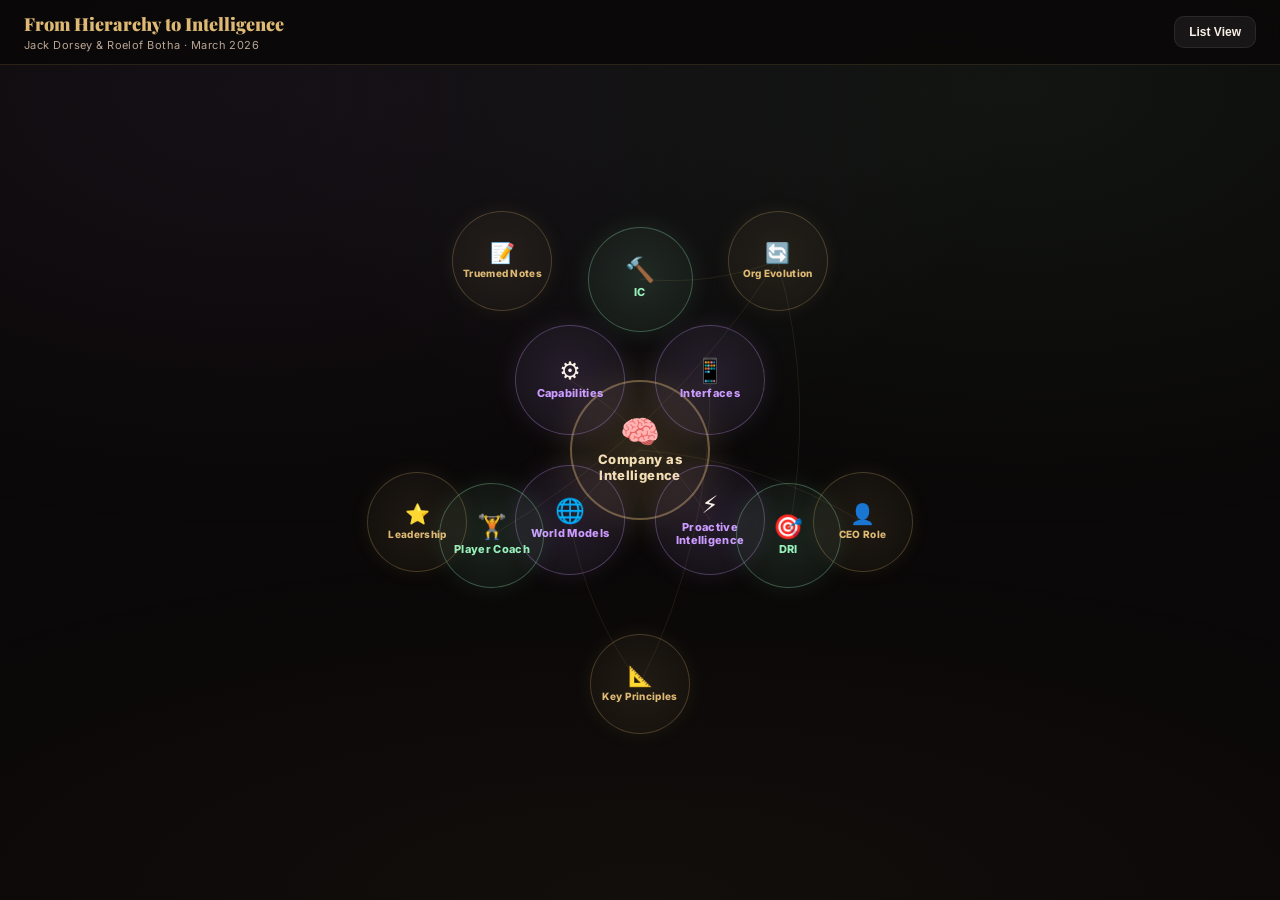
==== dorsey.html @ d9f1b950 "Add interactive mind map for Dorsey's "From Hierarchy to Intelligence" framework Interactive radial " ====
<!DOCTYPE html>
<html lang="en">
<head>
  <meta charset="UTF-8" />
  <meta name="viewport" content="width=device-width, initial-scale=1.0" />
  <title>From Hierarchy to Intelligence — Dorsey Mental Model</title>
  <link rel="preconnect" href="https://fonts.googleapis.com">
  <link href="https://fonts.googleapis.com/css2?family=Playfair+Display:wght@700;900&family=Inter:wght@400;600;700;800;900&display=swap" rel="stylesheet">
  <style>
    :root {
      --bg: #0a0808;
      --panel: rgba(24, 18, 18, .92);
      --panel-2: rgba(36, 26, 26, .95);
      --line: rgba(222, 187, 116, .15);
      --line-bright: rgba(222, 187, 116, .35);
      --gold: #deb974;
      --gold-2: #f3dfb5;
      --gold-glow: rgba(222, 185, 116, .25);
      --purple: #cc9bff;
      --purple-dim: rgba(204, 155, 255, .15);
      --green: #97efba;
      --green-dim: rgba(151, 239, 186, .15);
      --red: #ff8e8e;
      --text: #f8f0e6;
      --muted: #b8a694;
      --shadow: 0 20px 60px rgba(0,0,0,.5);
      --radius: 16px;
      --panel-w: 440px;
    }
    * { box-sizing: border-box; margin: 0; }
    html { scroll-behavior: smooth; }
    body {
      color: var(--text);
      font-family: 'Inter', system-ui, -apple-system, sans-serif;
      background: var(--bg);
      min-height: 100vh;
      overflow-x: hidden;
    }
    body::before {
      content: '';
      position: fixed;
      inset: 0;
      background:
        radial-gradient(ellipse 60% 50% at 20% 10%, rgba(204,155,255,.06), transparent),
        radial-gradient(ellipse 60% 50% at 80% 10%, rgba(151,239,186,.06), transparent),
        radial-gradient(ellipse 80% 40% at 50% 100%, rgba(222,185,116,.04), transparent);
      pointer-events: none;
      z-index: 0;
    }

    /* ── HEADER ── */
    .header {
      position: fixed; top: 0; left: 0; right: 0;
      z-index: 100;
      display: flex; align-items: center; justify-content: space-between;
      padding: 12px 24px;
      background: rgba(10,8,8,.85);
      backdrop-filter: blur(12px);
      border-bottom: 1px solid var(--line);
    }
    .header__left { display: flex; flex-direction: column; gap: 2px; }
    .header__title {
      font-family: 'Playfair Display', Georgia, serif;
      font-size: 18px; font-weight: 900;
      color: var(--gold);
    }
    .header__subtitle {
      font-size: 11px; color: var(--muted);
      letter-spacing: .04em;
    }
    .header__right { display: flex; gap: 8px; align-items: center; }
    .view-toggle {
      border: none; border-radius: 10px;
      padding: 8px 14px; font-size: 12px; font-weight: 700;
      cursor: pointer; transition: all .15s;
      background: rgba(255,255,255,.06); color: var(--text);
      border: 1px solid rgba(255,255,255,.08);
    }
    .view-toggle:hover { background: rgba(255,255,255,.1); transform: translateY(-1px); }
    .view-toggle.active { background: var(--gold); color: #1a1008; border-color: var(--gold); }

    /* ── MIND MAP CONTAINER ── */
    .app { position: relative; z-index: 1; }
    .mind-map {
      position: relative;
      width: 100vw; height: 100vh;
      padding-top: 56px;
      overflow: hidden;
    }
    .connections-layer {
      position: absolute; inset: 0;
      width: 100%; height: 100%;
      pointer-events: none;
      z-index: 1;
    }

    /* ── NODES ── */
    .node {
      position: absolute;
      display: flex; flex-direction: column; align-items: center; justify-content: center;
      text-align: center;
      border-radius: 50%;
      cursor: pointer;
      transition: all .35s cubic-bezier(.34, 1.56, .64, 1);
      z-index: 2;
      opacity: 0; transform: scale(0.4);
      user-select: none;
    }
    .node.visible { opacity: 1; transform: scale(1); }
    .node:hover { transform: scale(1.1); z-index: 5; }
    .node.visible:hover { transform: scale(1.1); }
    .node__icon { font-size: 24px; line-height: 1; margin-bottom: 4px; }
    .node__title {
      font-size: 11px; font-weight: 800;
      letter-spacing: .03em; line-height: 1.2;
      max-width: 90%; padding: 0 4px;
    }

    /* Ring color variants */
    .node--core {
      width: 140px; height: 140px;
      background: radial-gradient(circle, rgba(222,185,116,.18), rgba(222,185,116,.06));
      border: 2px solid rgba(222,185,116,.4);
      box-shadow: 0 0 40px rgba(222,185,116,.15);
    }
    .node--core .node__title { font-size: 13px; color: var(--gold-2); }
    .node--core .node__icon { font-size: 32px; }

    .node--inner {
      width: 110px; height: 110px;
      background: radial-gradient(circle, rgba(204,155,255,.14), rgba(204,155,255,.04));
      border: 1.5px solid rgba(204,155,255,.3);
      box-shadow: 0 0 24px rgba(204,155,255,.1);
    }
    .node--inner .node__title { color: var(--purple); }

    .node--middle {
      width: 105px; height: 105px;
      background: radial-gradient(circle, rgba(151,239,186,.12), rgba(151,239,186,.04));
      border: 1.5px solid rgba(151,239,186,.3);
      box-shadow: 0 0 24px rgba(151,239,186,.1);
    }
    .node--middle .node__title { color: var(--green); }

    .node--outer {
      width: 100px; height: 100px;
      background: radial-gradient(circle, rgba(222,185,116,.10), rgba(222,185,116,.03));
      border: 1.5px solid rgba(222,185,116,.25);
      box-shadow: 0 0 20px rgba(222,185,116,.08);
    }
    .node--outer .node__title { color: var(--gold); font-size: 10px; }
    .node--outer .node__icon { font-size: 20px; }

    /* Node states */
    .node.selected {
      border-color: var(--gold) !important;
      box-shadow: 0 0 0 3px rgba(222,185,116,.3), 0 0 40px rgba(222,185,116,.2) !important;
      animation: node-pulse 2s ease-in-out infinite;
    }
    .node.related {
      border-color: rgba(222,185,116,.5) !important;
      box-shadow: 0 0 20px rgba(222,185,116,.15) !important;
    }
    @keyframes node-pulse {
      0%, 100% { box-shadow: 0 0 0 3px rgba(222,185,116,.3), 0 0 40px rgba(222,185,116,.2); }
      50% { box-shadow: 0 0 0 8px rgba(222,185,116,.0), 0 0 50px rgba(222,185,116,.3); }
    }

    /* ── SVG CONNECTIONS ── */
    .connection {
      fill: none;
      stroke: rgba(222,185,116,.1);
      stroke-width: 1;
      transition: all .4s;
    }
    .connection.active {
      stroke: rgba(222,185,116,.35);
      stroke-width: 1.5;
      stroke-dasharray: 8 5;
      animation: dash-flow 1s linear infinite;
    }
    @keyframes dash-flow { to { stroke-dashoffset: -13; } }

    /* ── DETAIL PANEL ── */
    .overlay {
      position: fixed; inset: 0;
      background: rgba(0,0,0,.5);
      z-index: 90; opacity: 0;
      pointer-events: none;
      transition: opacity .3s;
    }
    .overlay.open { opacity: 1; pointer-events: auto; }

    .detail-panel {
      position: fixed; top: 0; right: 0; bottom: 0;
      width: var(--panel-w);
      background: var(--panel);
      border-left: 1px solid var(--line);
      z-index: 100;
      transform: translateX(100%);
      transition: transform .4s cubic-bezier(.16, 1, .3, 1);
      display: flex; flex-direction: column;
      overflow: hidden;
    }
    .detail-panel.open { transform: translateX(0); }
    .detail-panel__header {
      padding: 20px 24px 16px;
      border-bottom: 1px solid var(--line);
      display: flex; align-items: flex-start; gap: 16px;
      flex-shrink: 0;
    }
    .detail-panel__close {
      border: none; background: rgba(255,255,255,.06);
      color: var(--muted); width: 32px; height: 32px;
      border-radius: 8px; cursor: pointer; font-size: 16px;
      display: flex; align-items: center; justify-content: center;
      transition: all .15s; flex-shrink: 0;
    }
    .detail-panel__close:hover { background: rgba(255,255,255,.12); color: var(--text); }
    .detail-panel__title-wrap { flex: 1; }
    .detail-panel__icon { font-size: 28px; margin-bottom: 4px; }
    .detail-panel__title {
      font-family: 'Playfair Display', Georgia, serif;
      font-size: 22px; font-weight: 900; line-height: 1.2;
    }
    .detail-panel__ring {
      font-size: 10px; font-weight: 700; text-transform: uppercase;
      letter-spacing: .12em; margin-top: 4px;
    }
    .detail-panel__content {
      padding: 20px 24px 32px;
      overflow-y: auto; flex: 1;
      line-height: 1.7; font-size: 14px;
    }
    .detail-panel__content h3 {
      font-family: 'Playfair Display', Georgia, serif;
      font-size: 16px; font-weight: 700;
      margin: 20px 0 8px; color: var(--gold);
    }
    .detail-panel__content h3:first-child { margin-top: 0; }
    .detail-panel__content p { margin-bottom: 12px; color: rgba(248,240,230,.85); }
    .detail-panel__content ul { padding-left: 18px; margin-bottom: 12px; }
    .detail-panel__content li { margin-bottom: 6px; color: rgba(248,240,230,.85); }
    .detail-panel__content .quote {
      border-left: 3px solid var(--gold);
      padding: 8px 14px; margin: 12px 0;
      background: rgba(222,185,116,.05);
      border-radius: 0 8px 8px 0;
      font-style: italic; color: var(--gold-2);
      font-size: 13px; line-height: 1.6;
    }
    .detail-panel__content .durable-skill {
      display: inline-flex; align-items: center; gap: 6px;
      padding: 4px 12px; border-radius: 999px;
      background: rgba(222,185,116,.08); border: 1px solid rgba(222,185,116,.2);
      font-size: 12px; font-weight: 700; color: var(--gold);
      margin: 4px 4px 4px 0;
    }
    .note-area {
      width: 100%; min-height: 250px;
      background: rgba(255,255,255,.03);
      border: 1px solid var(--line);
      border-radius: 10px; padding: 14px;
      color: var(--text); font-family: 'Inter', sans-serif;
      font-size: 13px; line-height: 1.6;
      resize: vertical; outline: none;
      transition: border-color .2s;
    }
    .note-area:focus { border-color: var(--gold); }
    .note-area::placeholder { color: var(--muted); }
    .note-saved {
      font-size: 11px; color: var(--green);
      margin-top: 6px; opacity: 0;
      transition: opacity .3s;
    }
    .note-saved.show { opacity: 1; }

    /* ── LIST VIEW ── */
    .app.list-mode .mind-map {
      height: auto; min-height: 100vh;
      padding: 72px 16px 40px;
      display: flex; flex-direction: column;
      align-items: center; gap: 12px;
    }
    .app.list-mode .connections-layer { display: none; }
    .app.list-mode .node {
      position: static !important;
      border-radius: var(--radius) !important;
      width: 100% !important; max-width: 600px;
      height: auto !important;
      padding: 16px 20px;
      flex-direction: row; justify-content: flex-start;
      gap: 14px; text-align: left;
      opacity: 1; transform: none;
    }
    .app.list-mode .node__icon { font-size: 28px; margin-bottom: 0; flex-shrink: 0; }
    .app.list-mode .node__title { font-size: 14px; max-width: none; padding: 0; }
    .app.list-mode .node .node__subtitle {
      display: block; font-size: 12px; font-weight: 400;
      color: var(--muted); margin-top: 2px;
    }

    /* ── MOBILE ── */
    @media (max-width: 768px) {
      .mind-map { display: flex; flex-direction: column; align-items: center; gap: 10px;
        height: auto; min-height: 100vh; padding: 64px 12px 32px; }
      .connections-layer { display: none; }
      .node {
        position: static !important;
        border-radius: var(--radius) !important;
        width: 100% !important; max-width: 500px;
        height: auto !important;
        padding: 14px 18px;
        flex-direction: row; justify-content: flex-start;
        gap: 12px; text-align: left;
        opacity: 1; transform: none;
      }
      .node__icon { font-size: 24px; margin-bottom: 0; flex-shrink: 0; }
      .node__title { font-size: 13px; max-width: none; padding: 0; }
      .node .node__subtitle { display: block; font-size: 11px; font-weight: 400; color: var(--muted); margin-top: 2px; }
      .detail-panel { width: 100%; }
      .header__subtitle { display: none; }
      .header__title { font-size: 15px; }
    }
  </style>
</head>
<body>

<div class="app" id="app">
  <header class="header">
    <div class="header__left">
      <div class="header__title">From Hierarchy to Intelligence</div>
      <div class="header__subtitle">Jack Dorsey &amp; Roelof Botha &middot; March 2026</div>
    </div>
    <div class="header__right">
      <button class="view-toggle" id="viewToggle" onclick="toggleView()">List View</button>
    </div>
  </header>

  <div class="mind-map" id="mindMap">
    <svg class="connections-layer" id="connectionsLayer"></svg>
  </div>

  <div class="overlay" id="overlay" onclick="closeDetail()"></div>

  <div class="detail-panel" id="detailPanel">
    <div class="detail-panel__header">
      <button class="detail-panel__close" onclick="closeDetail()">&times;</button>
      <div class="detail-panel__title-wrap">
        <div class="detail-panel__icon" id="detailIcon"></div>
        <div class="detail-panel__title" id="detailTitle"></div>
        <div class="detail-panel__ring" id="detailRing"></div>
      </div>
    </div>
    <div class="detail-panel__content" id="detailContent"></div>
  </div>
</div>

<script>

/* ══════════════════════════════════════════════════
   DATA — Nodes, content, connections
   ══════════════════════════════════════════════════ */

const NODES = [
  {
    id: 'core-thesis',
    title: 'Company as Intelligence',
    icon: '🧠',
    ring: 'core',
    angle: 0,
    subtitle: 'The Core Thesis',
    connections: ['world-models', 'ceo-role'],
    content: `
      <h3>The Core Thesis</h3>
      <p>Traditional corporate hierarchy has existed for ~2,000 years to solve one fundamental problem: <strong>routing information</strong> through organizations too large for any single person to oversee.</p>
      <div class="quote">"We're after something different: a company built as an intelligence (or mini-AGI)."</div>
      <h3>Historical Origin</h3>
      <p>The Roman Army's <strong>contubernium</strong> — 8 soldiers who shared a tent, equipment, and a mule, led by a decanus — became the template for hierarchical coordination. This nested structure with consistent span of control persisted for two millennia.</p>
      <h3>The Shift</h3>
      <p>AI can now maintain a <strong>continuously updated model of an entire business</strong> and coordinate work in ways that previously required humans relaying information through layers of management.</p>
      <div class="quote">"I don't think this is a productivity thing. I think it's a structural thing that needs to shift."</div>
      <h3>Not a Co-Pilot Play</h3>
      <p>Most companies treat AI as augmentation — a "co-pilot" bolted onto existing structures. The real opportunity is <strong>rebuilding the company with intelligence as the core</strong>. This is structural transformation, not productivity enhancement.</p>
      <h3>Block's Action</h3>
      <p>Block cut ~4,000 of 10,000+ employees — framed as <strong>permanent restructuring</strong>, not cost-cutting. Triggered by a capability shift in AI tools observed in December 2025.</p>
      <p>The exercise that sparked it: <em>"Would you build the company this way if you had these tools today?"</em> — Everyone around the table said no.</p>
      <div class="quote">"Every year it's a 10% riff or 20% riff — that is the most demoralizing, noncreative building of a company ever. I don't want to be at a company like that."</div>
    `
  },
  {
    id: 'capabilities',
    title: 'Capabilities',
    icon: '⚙️',
    ring: 'inner',
    angle: 0,
    subtitle: 'Layer 1: Core Tools & Services',
    connections: ['proactive-intel'],
    content: `
      <h3>The Foundation Layer</h3>
      <p>Capabilities are the <strong>core tools and services</strong> the company offers — the fundamental building blocks that everything else composes from.</p>
      <h3>Block's Capabilities</h3>
      <ul>
        <li>Card issuance</li>
        <li>Card acceptance</li>
        <li>Peer-to-peer payments</li>
        <li>Lending</li>
        <li>Cash flow management</li>
      </ul>
      <h3>The Division of Labor</h3>
      <p>In the intelligence architecture, each component has a clear role:</p>
      <ul>
        <li><strong>Intelligence layer</strong> handles coordination</li>
        <li><strong>World model</strong> handles context</li>
        <li><strong>Capabilities</strong> handle execution</li>
      </ul>
      <p>Think of capabilities as <strong>primitives</strong> that can be assembled in novel combinations — not fixed products, but composable building blocks.</p>
      <div class="quote">"We build up capabilities which are effectively our tools — we can issue cards, card acceptance, peer-to-peer, lending — all these things we do as a financial technology company."</div>
    `
  },
  {
    id: 'interfaces',
    title: 'Interfaces',
    icon: '📱',
    ring: 'inner',
    angle: 90,
    subtitle: 'Layer 2: Delivery Surfaces',
    connections: ['key-principles'],
    content: `
      <h3>Delivery Surfaces</h3>
      <p>Interfaces are the <strong>products that touch humans and the real world</strong> — the delivery surfaces through which capabilities reach customers.</p>
      <h3>Block's Interfaces</h3>
      <ul>
        <li><strong>Square</strong> — register + dashboard for merchants</li>
        <li><strong>Cash App</strong> — consumer financial tool</li>
        <li><strong>Afterpay</strong> — buy now, pay later</li>
        <li><strong>Tidal</strong> — music streaming</li>
        <li><strong>Bitkey</strong> — bitcoin wallet</li>
        <li><strong>Proto</strong> — hardware</li>
      </ul>
      <h3>Today vs. Tomorrow</h3>
      <p><strong>Today:</strong> Interfaces are built with specific navigations that represent the company's roadmap and understanding of customer needs — a fixed, pre-built experience.</p>
      <p><strong>Future:</strong> The interface becomes conversational. Customers can ask for features that <em>don't exist on the roadmap</em>, and the system composes them in real time from capabilities.</p>
      <div class="quote">"Our customers are going to have the expectation that they can ask for a feature that doesn't exist on our roadmap and that it just is served to them."</div>
    `
  },
  {
    id: 'proactive-intel',
    title: 'Proactive Intelligence',
    icon: '⚡',
    ring: 'inner',
    angle: 180,
    subtitle: 'Layer 3: Anticipatory Service',
    connections: ['capabilities'],
    content: `
      <h3>From Reactive to Anticipatory</h3>
      <p>The system <strong>prompts customers</strong> based on deep understanding of signals — instead of waiting for customer input or hoping they ask the right question.</p>
      <h3>The Honest Signal</h3>
      <div class="quote">"Money is the most honest signal in the world. You can lie about literally everything, but when a transaction occurs, that really tells the truth about your life or your business's life."</div>
      <h3>Examples</h3>
      <p><strong>Cash flow protection:</strong> Sequencing bill payments — rent, Spotify, kids' allowance — so the customer never goes to zero, never goes negative, and builds a cushion toward saving and wealth-building.</p>
      <p><strong>Merchant financing:</strong> Composing a short-term loan from the lending capability, adjusting the repayment schedule using the payments capability, and surfacing it to the merchant <em>before they even think to look for financing</em>.</p>
      <h3>How It Works</h3>
      <p>The intelligence layer composes capabilities into solutions for specific customers at specific moments and delivers them proactively. It's not a feature on a roadmap — it's dynamic composition based on the world model's understanding of what the customer needs right now.</p>
      <div class="quote">"We can do the very simple but very valuable thing of: how do we protect our customers' cash flow?"</div>
    `
  },
  {
    id: 'world-models',
    title: 'World Models',
    icon: '🌐',
    ring: 'inner',
    angle: 270,
    subtitle: 'Layer 4: The Dual Brain',
    connections: ['core-thesis', 'key-principles'],
    content: `
      <h3>Two World Models</h3>
      <p>The intelligence is powered by <strong>two distinct world models</strong> that together create an unprecedented understanding of the business and its customers.</p>
      <h3>Company World Model</h3>
      <p>Tracks all decisions, discussions, plans, problems, and progress from <strong>every artifact</strong> the company produces:</p>
      <ul>
        <li>Slack messages and emails</li>
        <li>Code and pull requests</li>
        <li>Google docs and design files</li>
        <li>Recorded meetings</li>
        <li>Incident reports and operational metrics</li>
      </ul>
      <div class="quote">"Every single thing that we do creates some sort of artifact... traditionally, we've been relying upon humans in a management structure to go up and down a chain to relay that information."</div>
      <p>This replaces the context that managers traditionally carried up and down the chain.</p>
      <h3>Customer World Model</h3>
      <p>Built from <strong>transaction data</strong> flowing through both sides of the counter — Cash App (consumer) and Square (merchant) see both sides of millions of payments daily.</p>
      <div class="quote">"Money is the most honest signal in the world."</div>
      <h3>What This Enables</h3>
      <ul>
        <li>Board members query company intelligence directly instead of quarterly slide decks</li>
        <li>Analysts get fully RAG'd, FD-compliant information on their own timeline</li>
        <li>Anyone in the company can "have a conversation with the company about how the company is doing"</li>
      </ul>
      <div class="quote">"Imagine if every single board member can just query the company and have a conversation with the company's intelligence in real time."</div>
    `
  },

  {
    id: 'ic-role',
    title: 'IC',
    icon: '🔨',
    ring: 'middle',
    angle: 30,
    subtitle: 'Builder / Operator',
    connections: ['org-evolution'],
    content: `
      <h3>Individual Contributor: Builder &amp; Operator</h3>
      <p>The <strong>largest part of the population</strong> — the people who actually build or operate the company.</p>
      <ul>
        <li>Engineers</li>
        <li>Designers</li>
        <li>Salespeople</li>
        <li>Product people</li>
        <li>Writers</li>
      </ul>
      <div class="quote">"Whatever it is, they're actually working with the tools to build or to operate the company."</div>
      <h3>AI Augmentation</h3>
      <p>ICs are augmented because they have access to agents — one person can potentially do the work or explore the breadth that would take a team of 10 people in the past.</p>
      <p>The world model gives them the context they need to make <strong>autonomous decisions</strong> without waiting for managerial approval.</p>
      <h3>The New Meeting</h3>
      <p>Every meeting now: "Everyone is bringing a <strong>prototype that they built</strong>" instead of presentations or Google docs. Real or simulated data, modifiable in real time.</p>
      <div class="quote">"The breadth that we get to explore is suddenly incredible — and that allows us to really focus on judgment: which thread are we pulling on?"</div>
      <h3>Durable Human Skill</h3>
      <div class="durable-skill">🎯 Judgment</div>
      <div class="durable-skill">✨ Taste</div>
      <div class="durable-skill">💡 Creativity</div>
    `
  },
  {
    id: 'dri-role',
    title: 'DRI',
    icon: '🎯',
    ring: 'middle',
    angle: 150,
    subtitle: 'Directly Responsible Individual',
    connections: ['org-evolution'],
    content: `
      <h3>DRI: Directly Responsible Individual</h3>
      <p>The person who <strong>owns customer outcomes</strong> — they put a strategy together, understand what roadmap solves customer needs, and assemble a team of ICs to get it done.</p>
      <h3>How It Works</h3>
      <ul>
        <li>Owns outcomes for fixed periods — <strong>90-day cycles</strong></li>
        <li>Full authority to pull resources across teams</li>
        <li>Example: A DRI might own "merchant churn reduction" for 90 days</li>
      </ul>
      <div class="quote">"They're really owning the outcomes and whether something is failing or not."</div>
      <h3>Key Distinction</h3>
      <p>The DRI is not a manager in the traditional sense. They don't have permanent reports. They assemble the right ICs for the mission, own the outcome, and when the cycle is done, the team can reconfigure.</p>
      <h3>Durable Human Skill</h3>
      <div class="durable-skill">💪 Ownership</div>
      <div class="durable-skill">📊 Accountability</div>
    `
  },
  {
    id: 'player-coach',
    title: 'Player Coach',
    icon: '🏋️',
    ring: 'middle',
    angle: 270,
    subtitle: 'Craft Builder',
    connections: ['org-evolution'],
    content: `
      <h3>Player Coach: The New "Manager"</h3>
      <p>What we call "managers" today — but <strong>fundamentally different</strong>. A Player Coach builds the capability and capacity of other humans in their craft.</p>
      <h3>Shows, Not Tells</h3>
      <div class="quote">"Instead of telling them how to do it, they're showing them how to do it by doing the work."</div>
      <p>They must be ICs themselves who are also excellent at coaching. They do the work alongside the people they're developing.</p>
      <h3>Assignment, Not Hierarchy</h3>
      <p>In the future, Player Coach becomes an <strong>assignment, not a reporting structure</strong>.</p>
      <div class="quote">"I'm assigned to ICs or I'm assigned to DRIs to help them master their craft."</div>
      <h3>What They Don't Need</h3>
      <p>Doesn't need to be strategic (that's the DRI's job). Does need to build — they demonstrate the skill through their own work.</p>
      <h3>Leadership Note</h3>
      <p>Leadership (CEO, exec team) is expected to hold <strong>all three roles simultaneously</strong> — IC, DRI, and Player Coach. In rare cases, one exceptional person can take on all three.</p>
      <h3>Durable Human Skill</h3>
      <div class="durable-skill">🤝 Coaching</div>
      <div class="durable-skill">❤️ Empathy</div>
      <div class="durable-skill">🌱 Building Human Capacity</div>
    `
  },
  {
    id: 'org-evolution',
    title: 'Org Evolution',
    icon: '🔄',
    ring: 'outer',
    angle: 0,
    subtitle: 'Pyramid → Flat → Circle',
    connections: ['ic-role', 'dri-role', 'player-coach'],
    content: `
      <h3>Three Modes of Organization</h3>
      <h3>1. Manager Mode (Pyramid) △</h3>
      <ul>
        <li>Traditional hierarchy — VPs make most decisions</li>
        <li>5+ layers deep, command and control</li>
        <li>~2,000 year old pattern borrowed from military</li>
        <li>Political actions, jockeying for position</li>
        <li>Information loss at every layer</li>
      </ul>
      <h3>2. Founder Mode (Flat) ―</h3>
      <ul>
        <li>Flat structure, founder makes many decisions directly</li>
        <li>More transparency, limited hierarchy</li>
      </ul>
      <div class="quote">"Founders often long for the days when they were 100 people and not 500 — because they were so much more productive. Why? Because you had lots of transparency, limited hierarchy."</div>
      <h3>3. "Dorsey Mode" (Circle) ○</h3>
      <ul>
        <li>Intelligence system at center, humans at edges doing alignment</li>
        <li>Target depth: 2-3 layers (ideally zero — everyone reports to CEO via intelligence layer)</li>
        <li>Block's current max depth: ~5. Goal this year: 2-3.</li>
        <li>Ideal: all 6,000 people report to CEO (sounds ridiculous under old model, manageable with intelligence layer)</li>
      </ul>
      <div class="quote">"The org structure inverts: in a conventional company, intelligence is spread throughout the people and the hierarchy routes it. In this model, the intelligence lives in the system and the people are on the edge."</div>
      <h3>The Capitalism Analogy</h3>
      <p>Roelof Botha drew a parallel to Adam Smith's <em>Wealth of Nations</em>:</p>
      <div class="quote">"If you have the right signals, you can rely on the self-interested behavior of many small participants in the system to actually lead to optimal outcomes."</div>
    `
  },
  {
    id: 'ceo-role',
    title: 'CEO Role',
    icon: '👤',
    ring: 'outer',
    angle: 72,
    subtitle: 'Architect of Intelligence',
    connections: ['core-thesis'],
    content: `
      <h3>CEO Role: Before &amp; After</h3>
      <h3>The Old Model (Three Duties)</h3>
      <ol>
        <li><strong>Right principles, team dynamic, culture</strong> — hiring/firing, setting values, setting the tone</li>
        <li><strong>Decisions in context</strong> — ensuring decisions are made considering customers, industry trends, and competition</li>
        <li><strong>Raise the execution bar</strong> — constantly increase capability, push into discomfort for growth</li>
      </ol>
      <h3>The New Model</h3>
      <p>The CEO becomes the <strong>architect of the company intelligence</strong>. Constantly aligning the system to where you think the right outcome is.</p>
      <div class="quote">"My job as CEO is the extra checkpoint on: is the alignment circle of humans actually working correctly?"</div>
      <p>Visual: intelligence/world model in the center, humans at the edge constantly aligning it toward customer outcomes. The CEO ensures this alignment loop is functioning.</p>
      <h3>The Entropy Imperative</h3>
      <p>Must constantly put enough "entropy" (intent, direction) into the system to keep it relevant going forward.</p>
      <div class="quote">"I can't imagine doing anything bigger than rebuilding a company as an intelligence."</div>
      <h3>The Delegation Lesson</h3>
      <p>Dorsey's biggest regret: <strong>delegating too much</strong> — building a holding company with separate CEOs for Square and Cash App instead of one unified intelligence.</p>
      <div class="quote">"The value of our company is not these unrelated things growing at different clips. It's how we bring them together."</div>
    `
  },

  {
    id: 'key-principles',
    title: 'Key Principles',
    icon: '📐',
    ring: 'outer',
    angle: 144,
    subtitle: 'Operating Philosophy',
    connections: ['world-models', 'interfaces'],
    content: `
      <h3>Operating Principles</h3>
      <h3>Remove the Roadmap as Limiting Factor</h3>
      <div class="quote">"A company's ultimate limiting factor is its own roadmap."</div>
      <p>Customers should drive the roadmap via their queries and usage. When a customer asks for something you can't serve, that gap IS your roadmap.</p>
      <h3>Customer-Driven Development</h3>
      <div class="quote">"Our customers, just by using and talking with our systems, are telling us what our roadmap should be — and then it's up to us to give the judgment."</div>
      <p>No more relying on customer research, interviews, and support feedback loops. Conversational interfaces give you <strong>amazing fidelity</strong> on what customers actually want.</p>
      <h3>Full Legibility</h3>
      <div class="quote">"Imagine if your company was entirely legible — every aspect of it. And we're not far off from that from a data perspective."</div>
      <p>Every artifact feeds the intelligence. People rely on others telling them things — that doesn't always happen for various reasons (agenda, politics, emotions). Full legibility removes these barriers.</p>
      <h3>Signal > Hierarchy</h3>
      <p>Like capitalism: right signals enable optimal outcomes without central planning.</p>
      <div class="quote">"It's not somebody who pounds the table harder who gets their product approved. It's: listen, more customers want this than that. That's how we're going to decide what to build next."</div>
      <h3>Distribution as Differentiator</h3>
      <div class="quote">"If you don't have the distribution today, it's going to be very hard to fight for that."</div>
      <p>Building is easy now. Getting attention is the hard part. There will be new areas of distribution we can't predict.</p>
      <h3>Explore Broadly, Focus on Details</h3>
      <p>AI enables wider exploration — prototype in an hour vs. months. But focus on the last 20%.</p>
      <div class="quote">"These tools will build about 80% of where we need to go — and then that last 20% is going to be a function of how good our creativity is, how good our taste is, how good our judgment is."</div>
      <h3>Act Decisively</h3>
      <div class="quote">"If you're going to eat a sh*t sandwich, don't nibble."</div>
      <p>Act from strength, not reaction. Don't wait until your back is against the wall — you can do it with more integrity and generosity when you're ahead of it.</p>
    `
  },
  {
    id: 'leadership',
    title: 'Leadership',
    icon: '⭐',
    ring: 'outer',
    angle: 216,
    subtitle: 'Timeless & New Qualities',
    connections: [],
    content: `
      <h3>Leadership Qualities</h3>
      <h3>ALE Framework (Roelof Botha)</h3>
      <ul>
        <li><strong>Authenticity</strong> — Are you who people see? Do you behave authentically? No pretension.</li>
        <li><strong>Logic</strong> — Are you predictable, rational? Or do you fly off the handle?</li>
        <li><strong>Empathy</strong> — Do you really care about your team? Deep empathy — "the opposite of being a sociopath."</li>
      </ul>
      <h3>Reprogram Your Mind</h3>
      <div class="quote">"I value someone who's able to reprogram their mind and assumptions constantly — question your own requirements, your own assumptions, and your own decisions."</div>
      <h3>Taste</h3>
      <p>Not just "I know what looks good together." It's: <strong>Do I have a point of view? An opinionated drive?</strong> Is it relevant and unique?</p>
      <div class="quote">"Right now you're seeing a lot of companies — they're just copies of copies of copies because it's easy. Instead: what's your point of view?"</div>
      <h3>AI as Input, Not Output</h3>
      <div class="quote">"Most people are seeing what these tools do as output rather than better input to create better output ourselves."</div>
      <h3>Every Encounter Is a Mentor</h3>
      <div class="quote">"I made a decision: every single person I talk with, every encounter I have, every problem I face — that's my mentor. What is this thing trying to teach me right now?"</div>
      <p>Biggest regret: when he decided NOT to learn from an encounter.</p>
      <h3>DGAF Factor</h3>
      <p>Comfort with losing credibility to pursue conviction. Cash App was hated internally for 2-3 years. Mentioned fewer than 8 times in Block's S-1.</p>
      <div class="quote">"Every day I allowed it to persist and defended it, I lost credibility. And I knew I could earn it back if we saw success."</div>
      <h3>Multiple Founding Moments</h3>
      <div class="quote">"There are so many smart people in your company that have clever ideas that every day inflected the product."</div>
      <h3>Meditation as Practice</h3>
      <p>Not woo-woo — a physical practice. Train your mind to focus on one point, then observe without reacting.</p>
      <div class="quote">"It sharpens your focus, sharpens your power of observation, and diminishes your instinct to immediately react to things."</div>
      <h3>Speed</h3>
      <p>Block went from inspiration to execution of the restructuring in <strong>under 3 weeks</strong>.</p>
      <div class="quote">"The pace of change is so fast. You've got to move fast."</div>
    `
  },
  {
    id: 'truemed',
    title: 'Truemed Notes',
    icon: '📝',
    ring: 'outer',
    angle: 288,
    subtitle: 'Your Application Notes',
    connections: [],
    content: `
      <h3>Apply This at Truemed</h3>
      <p>Use this space to capture how this framework maps to your role as Head of Solution Engineering at Truemed.</p>
      <h3>Prompts to Consider</h3>
      <ul>
        <li>What are Truemed's core <strong>capabilities</strong>?</li>
        <li>What <strong>signals and artifacts</strong> could feed an intelligence layer?</li>
        <li>Which of the 3 roles (IC / DRI / Player Coach) maps to your team?</li>
        <li>What does <strong>"full legibility"</strong> look like for your org?</li>
        <li>Where is the hierarchy getting in the way?</li>
        <li>What would a <strong>customer world model</strong> look like for Truemed?</li>
        <li>What can you prototype in your first 90 days?</li>
      </ul>
      <h3>Your Notes</h3>
      <textarea class="note-area" id="truemedNotes" placeholder="Start typing your notes here... They'll be saved automatically."></textarea>
      <div class="note-saved" id="noteSaved">Saved ✓</div>
    `
  }
];


/* ══════════════════════════════════════════════════
   CONNECTIONS — pairs of node IDs to draw lines between
   ══════════════════════════════════════════════════ */
const CONNECTIONS = [
  ['core-thesis', 'world-models'],
  ['world-models', 'key-principles'],
  ['proactive-intel', 'capabilities'],
  ['ic-role', 'org-evolution'],
  ['dri-role', 'org-evolution'],
  ['player-coach', 'org-evolution'],
  ['ceo-role', 'core-thesis'],
  ['key-principles', 'interfaces'],
];

const RING_CONFIG = {
  core:   { radius: 0,    color: 'gold' },
  inner:  { radius: 0.22, color: 'purple' },
  middle: { radius: 0.38, color: 'green' },
  outer:  { radius: 0.52, color: 'gold' },
};

const RING_LABELS = {
  core: 'Core Thesis',
  inner: 'Architecture Layer',
  middle: 'Role',
  outer: 'Framework',
};

const TRUEMED_KEY = 'dorsey-truemed-notes-v1';

/* ══════════════════════════════════════════════════
   STATE
   ══════════════════════════════════════════════════ */
let selectedId = null;
let isListView = false;
let nodePositions = {};

/* ══════════════════════════════════════════════════
   LAYOUT — compute positions for each node
   ══════════════════════════════════════════════════ */
function getNodesByRing(ring) {
  return NODES.filter(n => n.ring === ring);
}

function calculatePositions() {
  const map = document.getElementById('mindMap');
  const w = map.clientWidth;
  const h = map.clientHeight;
  const cx = w / 2;
  const cy = h / 2;
  const base = Math.min(w, h) / 2;

  nodePositions = {};

  for (const node of NODES) {
    const cfg = RING_CONFIG[node.ring];
    const r = cfg.radius * base;
    const siblings = getNodesByRing(node.ring);
    const idx = siblings.indexOf(node);
    const angleStep = 360 / siblings.length;
    const offsetMap = { core: 0, inner: -45, middle: 0, outer: 36 };
    const angleDeg = idx * angleStep + (offsetMap[node.ring] || 0);
    const angleRad = (angleDeg - 90) * Math.PI / 180;

    nodePositions[node.id] = {
      x: cx + r * Math.cos(angleRad),
      y: cy + r * Math.sin(angleRad),
    };
  }
}

/* ══════════════════════════════════════════════════
   RENDER — create DOM nodes
   ══════════════════════════════════════════════════ */
function renderNodes() {
  const map = document.getElementById('mindMap');
  // remove old nodes
  map.querySelectorAll('.node').forEach(el => el.remove());

  for (let i = 0; i < NODES.length; i++) {
    const node = NODES[i];
    const el = document.createElement('div');
    el.className = `node node--${node.ring}`;
    el.id = `node-${node.id}`;
    el.dataset.id = node.id;
    el.style.setProperty('--node-index', i);
    el.innerHTML = `
      <span class="node__icon">${node.icon}</span>
      <span class="node__title">${node.title}</span>
      <span class="node__subtitle" style="display:none">${node.subtitle}</span>
    `;
    el.addEventListener('click', () => selectNode(node.id));
    map.appendChild(el);
  }
}

function positionNodes() {
  if (isListView || window.innerWidth <= 768) return;
  calculatePositions();
  for (const node of NODES) {
    const el = document.getElementById(`node-${node.id}`);
    if (!el) continue;
    const pos = nodePositions[node.id];
    const size = el.offsetWidth;
    el.style.left = (pos.x - size / 2) + 'px';
    el.style.top = (pos.y - size / 2) + 'px';
  }
}

/* ══════════════════════════════════════════════════
   SVG CONNECTIONS
   ══════════════════════════════════════════════════ */
function renderConnections() {
  const svg = document.getElementById('connectionsLayer');
  svg.innerHTML = '';
  if (isListView || window.innerWidth <= 768) return;

  for (const [idA, idB] of CONNECTIONS) {
    const a = nodePositions[idA];
    const b = nodePositions[idB];
    if (!a || !b) continue;

    const mx = (a.x + b.x) / 2;
    const my = (a.y + b.y) / 2;
    const dx = b.x - a.x;
    const dy = b.y - a.y;
    const len = Math.sqrt(dx * dx + dy * dy);
    // perpendicular offset for curve
    const off = len * 0.12;
    const nx = -dy / len * off;
    const ny = dx / len * off;

    const path = document.createElementNS('http://www.w3.org/2000/svg', 'path');
    path.setAttribute('d', `M${a.x},${a.y} Q${mx + nx},${my + ny} ${b.x},${b.y}`);
    path.classList.add('connection');
    path.dataset.from = idA;
    path.dataset.to = idB;
    svg.appendChild(path);
  }
}

/* ══════════════════════════════════════════════════
   INTERACTION — select, detail panel
   ══════════════════════════════════════════════════ */
function selectNode(id) {
  if (selectedId === id) { closeDetail(); return; }
  selectedId = id;
  const node = NODES.find(n => n.id === id);
  if (!node) return;

  // Update node states
  document.querySelectorAll('.node').forEach(el => {
    el.classList.remove('selected', 'related');
  });
  const sel = document.getElementById(`node-${id}`);
  if (sel) sel.classList.add('selected');

  // Highlight related nodes
  const relatedIds = new Set();
  for (const [a, b] of CONNECTIONS) {
    if (a === id) relatedIds.add(b);
    if (b === id) relatedIds.add(a);
  }
  if (node.connections) node.connections.forEach(c => relatedIds.add(c));
  relatedIds.forEach(rid => {
    const rel = document.getElementById(`node-${rid}`);
    if (rel) rel.classList.add('related');
  });

  // Highlight connection paths
  document.querySelectorAll('.connection').forEach(p => {
    const from = p.dataset.from;
    const to = p.dataset.to;
    if (from === id || to === id) {
      p.classList.add('active');
    } else {
      p.classList.remove('active');
    }
  });

  // Open detail panel
  const ringColors = { core: 'var(--gold)', inner: 'var(--purple)', middle: 'var(--green)', outer: 'var(--gold)' };
  document.getElementById('detailIcon').textContent = node.icon;
  document.getElementById('detailTitle').textContent = node.title;
  document.getElementById('detailTitle').style.color = ringColors[node.ring];
  document.getElementById('detailRing').textContent = RING_LABELS[node.ring];
  document.getElementById('detailRing').style.color = ringColors[node.ring];
  document.getElementById('detailContent').innerHTML = node.content;
  document.getElementById('detailPanel').classList.add('open');
  document.getElementById('overlay').classList.add('open');

  // If truemed node, load notes
  if (id === 'truemed') {
    setTimeout(loadNotes, 50);
  }
}

function closeDetail() {
  selectedId = null;
  document.getElementById('detailPanel').classList.remove('open');
  document.getElementById('overlay').classList.remove('open');
  document.querySelectorAll('.node').forEach(el => el.classList.remove('selected', 'related'));
  document.querySelectorAll('.connection').forEach(p => p.classList.remove('active'));
}

/* ══════════════════════════════════════════════════
   VIEW TOGGLE
   ══════════════════════════════════════════════════ */
function toggleView() {
  isListView = !isListView;
  const app = document.getElementById('app');
  const btn = document.getElementById('viewToggle');
  app.classList.toggle('list-mode', isListView);
  btn.textContent = isListView ? 'Map View' : 'List View';
  btn.classList.toggle('active', isListView);
  if (!isListView) {
    positionNodes();
    renderConnections();
  }
}

/* ══════════════════════════════════════════════════
   TRUEMED NOTES — localStorage
   ══════════════════════════════════════════════════ */
let saveTimeout = null;

function loadNotes() {
  const ta = document.getElementById('truemedNotes');
  if (!ta) return;
  const saved = localStorage.getItem(TRUEMED_KEY);
  if (saved) ta.value = saved;
  ta.addEventListener('input', () => {
    clearTimeout(saveTimeout);
    saveTimeout = setTimeout(() => {
      localStorage.setItem(TRUEMED_KEY, ta.value);
      const badge = document.getElementById('noteSaved');
      if (badge) { badge.classList.add('show'); setTimeout(() => badge.classList.remove('show'), 1500); }
    }, 500);
  });
}

/* ══════════════════════════════════════════════════
   ENTRANCE ANIMATION
   ══════════════════════════════════════════════════ */
function animateEntrance() {
  const nodes = document.querySelectorAll('.node');
  nodes.forEach((el, i) => {
    setTimeout(() => el.classList.add('visible'), 80 + i * 70);
  });
}

/* ══════════════════════════════════════════════════
   RESIZE
   ══════════════════════════════════════════════════ */
let resizeTimer;
function handleResize() {
  clearTimeout(resizeTimer);
  resizeTimer = setTimeout(() => {
    if (!isListView && window.innerWidth > 768) {
      positionNodes();
      renderConnections();
    }
  }, 100);
}

/* ══════════════════════════════════════════════════
   KEYBOARD
   ══════════════════════════════════════════════════ */
document.addEventListener('keydown', (e) => {
  if (e.key === 'Escape') closeDetail();
});

/* ══════════════════════════════════════════════════
   BOOT
   ══════════════════════════════════════════════════ */
window.addEventListener('DOMContentLoaded', () => {
  renderNodes();
  if (window.innerWidth > 768) {
    positionNodes();
    renderConnections();
  }
  animateEntrance();
});

window.addEventListener('resize', handleResize);

</script>
</body>
</html>
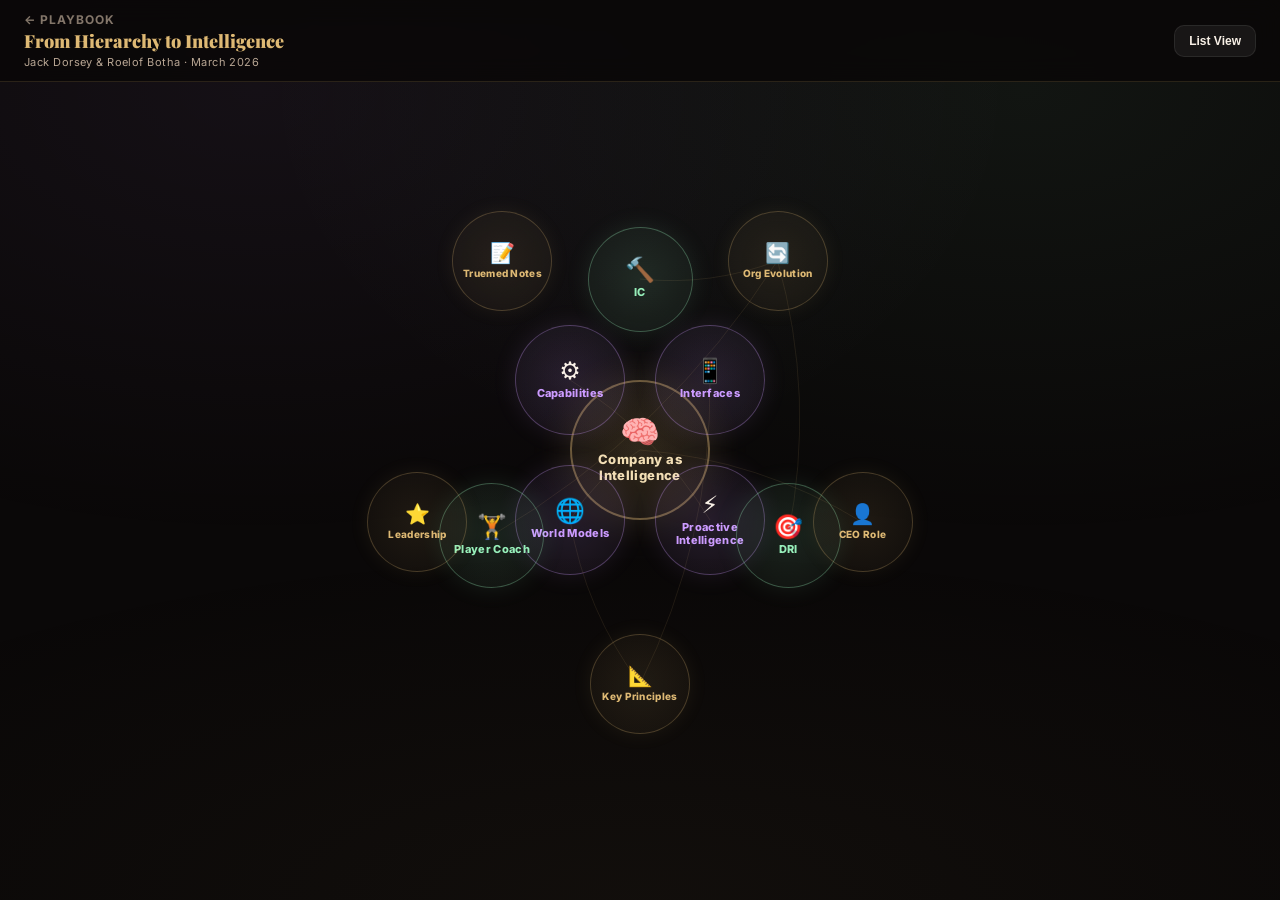
==== commit 3aff7771: "Initial commit — SE Leader Playbook Four-page personal playbook for Head of Solution Engineering at " ====
--- a/dorsey.html
+++ b/dorsey.html
@@ -329,6 +329,7 @@
 <div class="app" id="app">
   <header class="header">
     <div class="header__left">
+      <a href="index.html" style="color:var(--muted);font-size:12px;text-decoration:none;letter-spacing:.08em;font-weight:700;text-transform:uppercase;opacity:.7;transition:opacity .2s" onmouseover="this.style.opacity='1'" onmouseout="this.style.opacity='.7'">&larr; Playbook</a>
       <div class="header__title">From Hierarchy to Intelligence</div>
       <div class="header__subtitle">Jack Dorsey &amp; Roelof Botha &middot; March 2026</div>
     </div>
